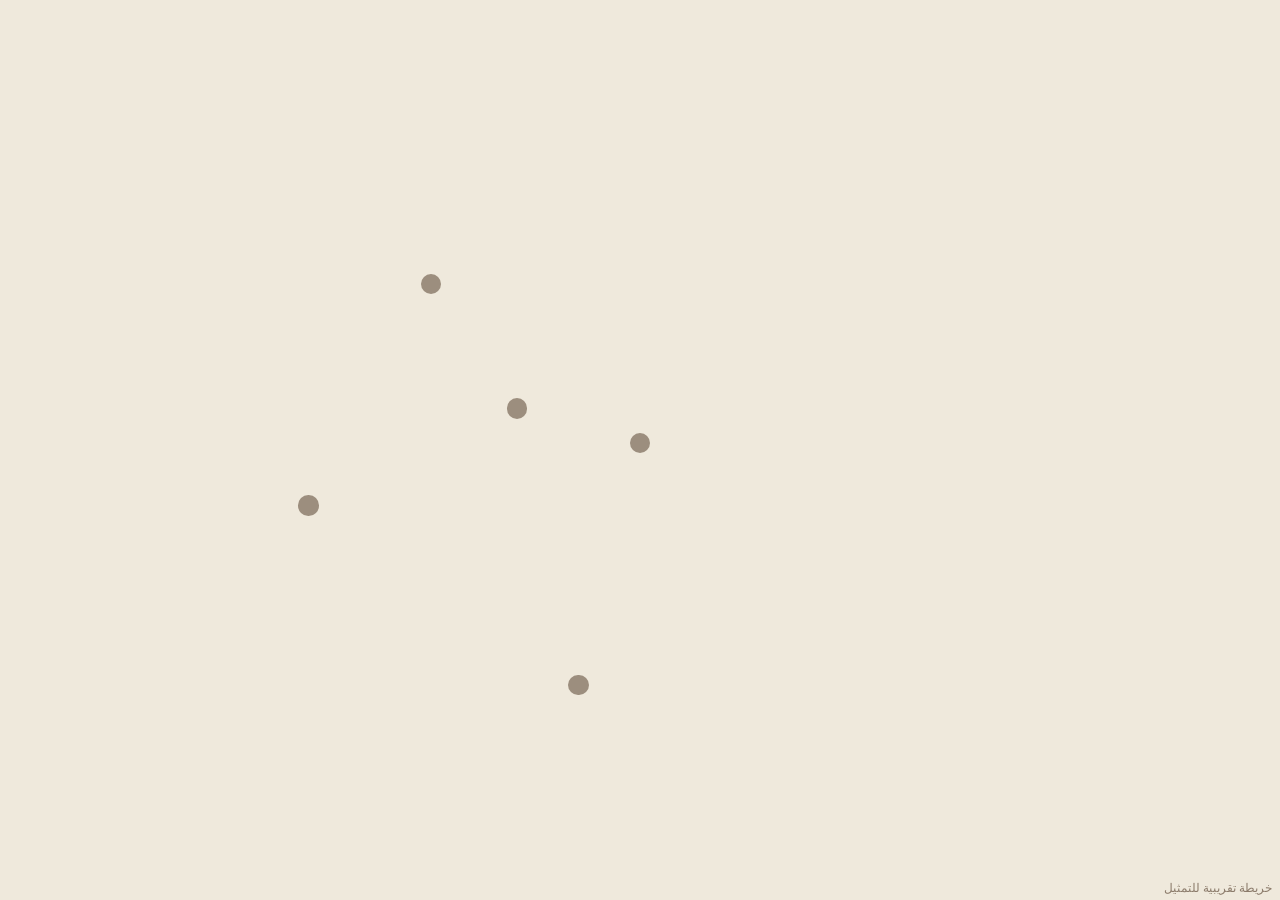
==== index.html @ fb008c51 "بسم الله" ====
<!doctype html>
<html lang="ar" dir="rtl">
<head>
<meta charset="utf-8">
<meta name="viewport" content="width=device-width, initial-scale=1">
<title>خريطة الآثار</title>
<link rel="stylesheet" href="style.css">
</head>
<body>
<div id="map"></div>
<aside id="panel" hidden></aside>
<footer>خريطة تقريبية للتمثيل</footer>
<script src="app.js"></script>
</body>
</html>
---- style.css ----
:root{--ink:#4a3320;--gold:#c9a227}
body{margin:0;min-height:100vh;display:grid;place-items:center;background:#efe9dc;color:var(--ink)}
#map{position:relative;aspect-ratio:16/9;width:min(96vw,calc(96vh*16/9));
     background:url(map.jpg) center/100% 100% no-repeat}
.marker{position:absolute;transform:translate(-50%,-50%);width:7%;aspect-ratio:1;
        border:0;border-radius:50%;background:transparent;cursor:pointer}
.marker::after{content:"";position:absolute;inset:38%;border-radius:50%;background:var(--ink);opacity:.5}
.marker:hover::after,.marker:focus-visible::after{inset:18%;background:var(--gold);opacity:.9}
#panel{position:fixed;top:50%;transform:translateY(-50%);inset-inline-end:3%;
       width:min(360px,85%);max-height:80vh;overflow:auto;padding:1rem;
       background:#f7efdd;border:2px solid var(--ink);border-radius:6px;
       box-shadow:0 8px 24px rgba(0,0,0,.35)}
#panel .ar{font-size:1.3rem;line-height:2}
footer{position:fixed;bottom:4px;inset-inline-start:8px;font-size:.75rem;opacity:.6}
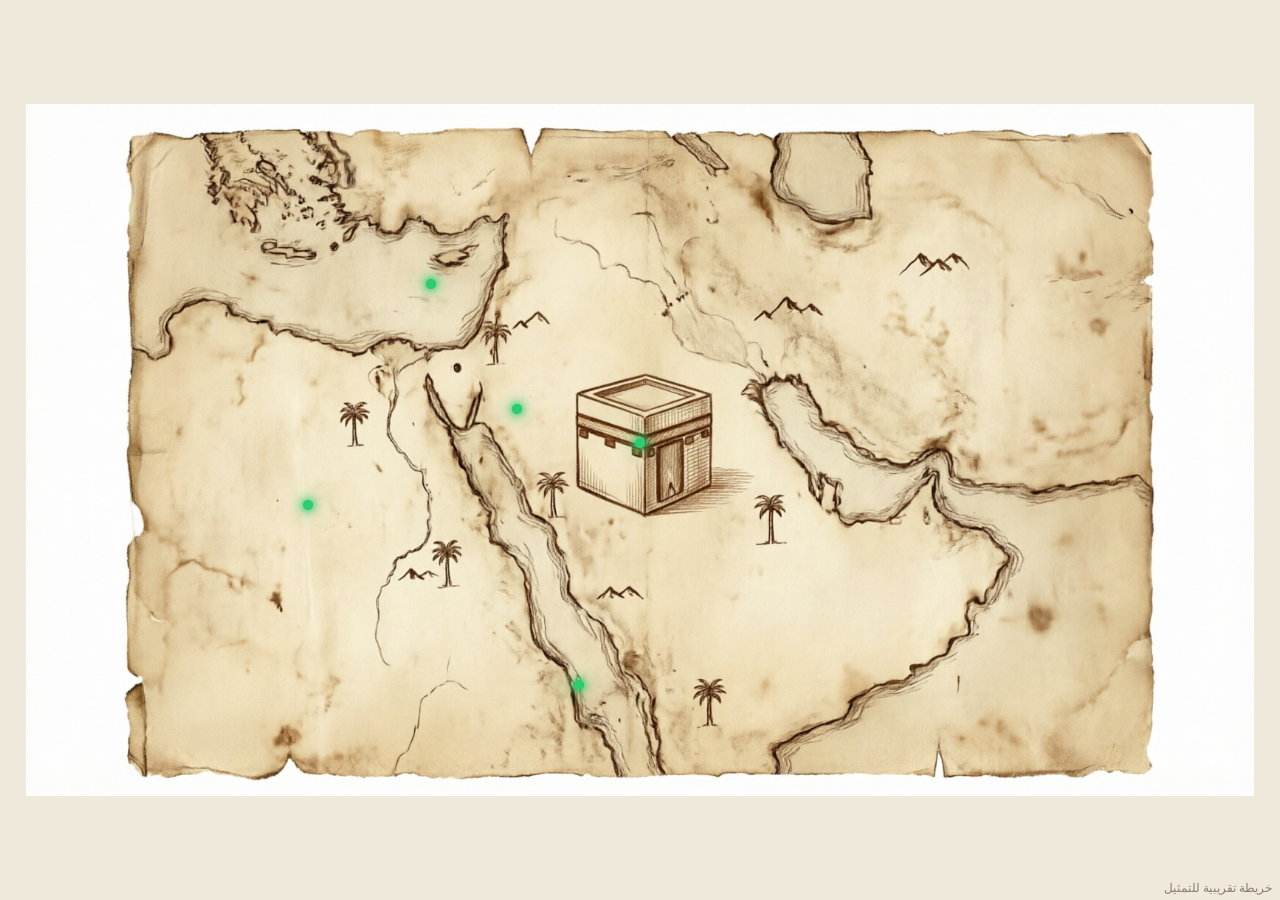
==== commit 7e461c88: "Add Google Fonts preconnect and stylesheet links" ====
--- a/index.html
+++ b/index.html
@@ -4,6 +4,9 @@
 <meta charset="utf-8">
 <meta name="viewport" content="width=device-width, initial-scale=1">
 <title>خريطة الآثار</title>
+  <link rel="preconnect" href="https://fonts.googleapis.com">
+<link rel="preconnect" href="https://fonts.gstatic.com" crossorigin>
+<link href="https://fonts.googleapis.com/css2?family=Amiri:wght@400;700&family=Aref+Ruqaa:wght@400;700&display=swap" rel="stylesheet">
 <link rel="stylesheet" href="style.css">
 </head>
 <body>
@@ -12,4 +15,4 @@
 <footer>خريطة تقريبية للتمثيل</footer>
 <script src="app.js"></script>
 </body>
-</html>+</html>
--- a/style.css
+++ b/style.css
@@ -1,14 +1,33 @@
-:root{--ink:#4a3320;--gold:#c9a227}
+:root{--ink:#4a3320;--green:#2ecc71}
 body{margin:0;min-height:100vh;display:grid;place-items:center;background:#efe9dc;color:var(--ink)}
 #map{position:relative;aspect-ratio:16/9;width:min(96vw,calc(96vh*16/9));
-     background:url(map.jpg) center/100% 100% no-repeat}
-.marker{position:absolute;transform:translate(-50%,-50%);width:7%;aspect-ratio:1;
-        border:0;border-radius:50%;background:transparent;cursor:pointer}
-.marker::after{content:"";position:absolute;inset:38%;border-radius:50%;background:var(--ink);opacity:.5}
-.marker:hover::after,.marker:focus-visible::after{inset:18%;background:var(--gold);opacity:.9}
+     background:url(map.png) center/100% 100% no-repeat}
+.marker{position:absolute;transform:translate(-50%,-50%);
+  width:44px;height:44px;border:0;border-radius:50%;
+  background:transparent;cursor:pointer}
+
+/* core dot */
+.marker::after{content:"";position:absolute;inset:calc(50% - 5px);
+  border-radius:50%;background:var(--green);transition:transform .2s;
+  box-shadow:0 0 6px 2px rgba(46,204,113,.75),0 0 16px 5px rgba(46,204,113,.35);
+  animation:glow 2.2s ease-in-out infinite}
+
+/* expanding ping ring */
+.marker::before{content:"";position:absolute;inset:calc(50% - 5px);
+  border-radius:50%;border:2px solid var(--green);
+  animation:ping 2.2s ease-out infinite}
+
+.marker:hover::after,.marker:focus-visible::after{transform:scale(1.5)}
+
+@keyframes ping{from{transform:scale(1);opacity:.8}to{transform:scale(3.2);opacity:0}}
+@keyframes glow{50%{box-shadow:0 0 10px 3px rgba(46,204,113,.95),0 0 24px 8px rgba(46,204,113,.5)}}
+
+@media (prefers-reduced-motion:reduce){
+  .marker::before{display:none}
+  .marker::after{animation:none}}
 #panel{position:fixed;top:50%;transform:translateY(-50%);inset-inline-end:3%;
        width:min(360px,85%);max-height:80vh;overflow:auto;padding:1rem;
        background:#f7efdd;border:2px solid var(--ink);border-radius:6px;
        box-shadow:0 8px 24px rgba(0,0,0,.35)}
 #panel .ar{font-size:1.3rem;line-height:2}
-footer{position:fixed;bottom:4px;inset-inline-start:8px;font-size:.75rem;opacity:.6}+footer{position:fixed;bottom:4px;inset-inline-start:8px;font-size:.75rem;opacity:.6}
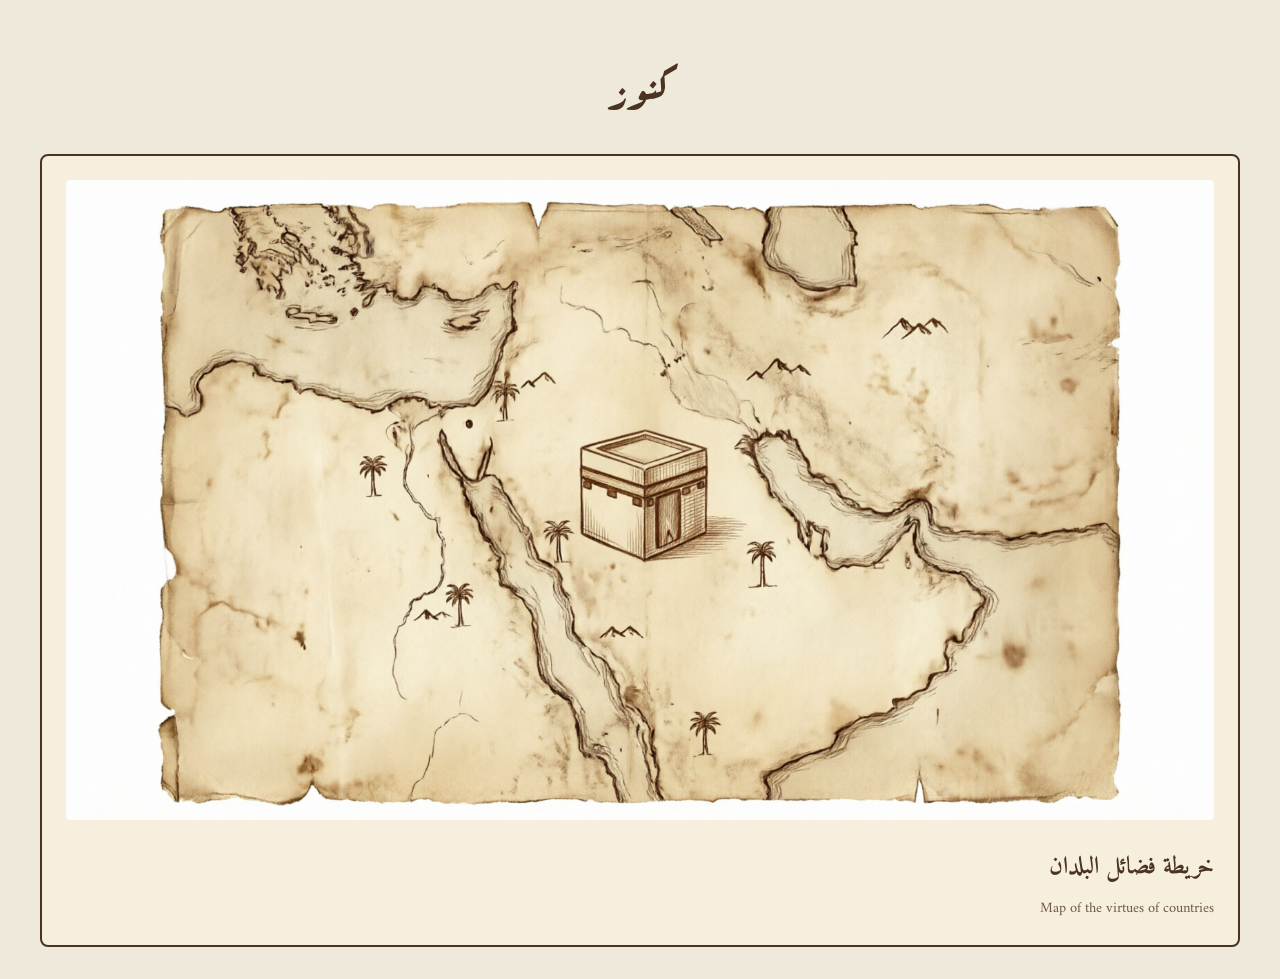
==== commit 7ed9a57f: "Add main hub for kunuz" ====
--- a/index.html
+++ b/index.html
@@ -3,16 +3,42 @@
 <head>
 <meta charset="utf-8">
 <meta name="viewport" content="width=device-width, initial-scale=1">
-<title>خريطة الآثار</title>
-  <link rel="preconnect" href="https://fonts.googleapis.com">
+<title>كنوز</title>
+<link rel="preconnect" href="https://fonts.googleapis.com">
 <link rel="preconnect" href="https://fonts.gstatic.com" crossorigin>
 <link href="https://fonts.googleapis.com/css2?family=Amiri:wght@400;700&family=Aref+Ruqaa:wght@400;700&display=swap" rel="stylesheet">
-<link rel="stylesheet" href="style.css">
+<style>
+  body{margin:0;min-height:100vh;background:#efe9dc;color:#4a3320;font-family:"Amiri",serif}
+  .container{max-width:1200px;margin:0 auto;padding:2rem}
+  h1{text-align:center;font-family:"Aref Ruqaa",serif;font-size:2.5rem;margin-bottom:2rem}
+  .grid{display:grid;grid-template-columns:repeat(auto-fit,minmax(280px,1fr));gap:1.5rem}
+  .room{background:#f7efdd;border:2px solid #4a3320;border-radius:8px;padding:1.5rem;text-decoration:none;color:inherit;transition:transform .2s}
+  .room:hover{transform:translateY(-4px)}
+  .room img{width:100%;border-radius:4px;margin-bottom:1rem}
+  .room h2{margin:0 0 .5rem;font-size:1.5rem}
+  .room p{margin:0;font-size:.9rem;opacity:.8}
+</style>
 </head>
 <body>
-<div id="map"></div>
-<aside id="panel" hidden></aside>
-<footer>خريطة تقريبية للتمثيل</footer>
-<script src="app.js"></script>
+<div class="container">
+  <h1>كنوز</h1>
+  <div class="grid" id="rooms"></div>
+</div>
+<script>
+  fetch('data/rooms.json').then(r=>r.json()).then(rooms=>{
+    const grid=document.getElementById('rooms');
+    rooms.forEach(room=>{
+      const a=document.createElement('a');
+      a.className='room';
+      a.href=`room.html?room=${room.id}`;
+      a.innerHTML=`
+        <img src="${room.image}" alt="${room.title.ar}">
+        <h2>${room.title.ar}</h2>
+        <p>${room.title.en}</p>
+      `;
+      grid.appendChild(a);
+    });
+  });
+</script>
 </body>
 </html>
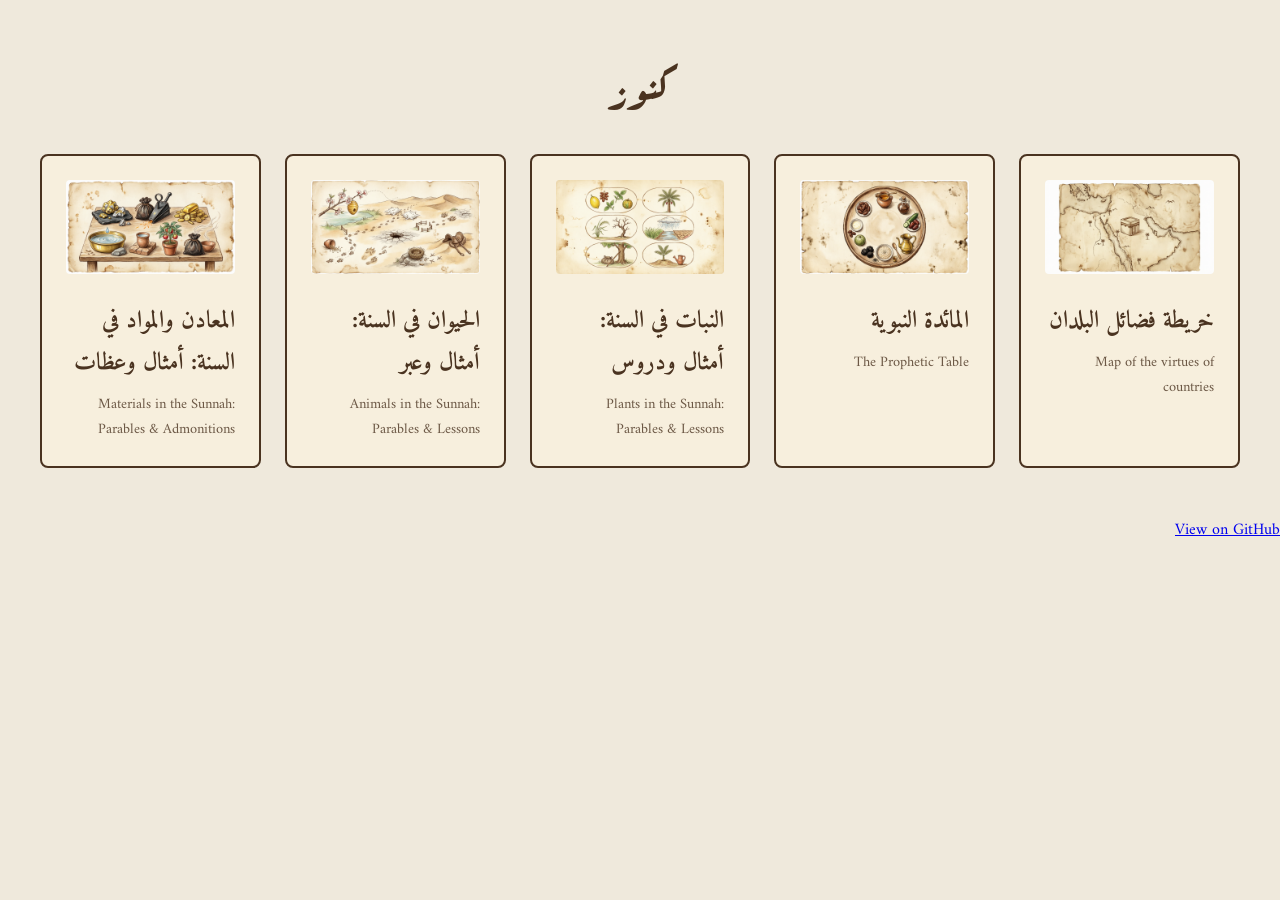
==== commit 2a0a157d: "feat:Add footer with GitHub link to index.html" ====
--- a/index.html
+++ b/index.html
@@ -11,8 +11,7 @@
   body{margin:0;min-height:100vh;background:#efe9dc;color:#4a3320;font-family:"Amiri",serif}
   .container{max-width:1200px;margin:0 auto;padding:2rem}
   h1{text-align:center;font-family:"Aref Ruqaa",serif;font-size:2.5rem;margin-bottom:2rem}
-  .grid{display:grid;grid-template-columns:repeat(auto-fit,minmax(280px,1fr));gap:1.5rem}
-  .room{background:#f7efdd;border:2px solid #4a3320;border-radius:8px;padding:1.5rem;text-decoration:none;color:inherit;transition:transform .2s}
+  .grid{display:grid;grid-template-columns:repeat(auto-fit,minmax(220px,1fr));gap:1.5rem}  .room{background:#f7efdd;border:2px solid #4a3320;border-radius:8px;padding:1.5rem;text-decoration:none;color:inherit;transition:transform .2s}
   .room:hover{transform:translateY(-4px)}
   .room img{width:100%;border-radius:4px;margin-bottom:1rem}
   .room h2{margin:0 0 .5rem;font-size:1.5rem}
@@ -40,5 +39,10 @@
     });
   });
 </script>
+  <footer class="site-footer">
+        <p>
+              <a href="https://github.com/TryingCS/kunuz" target="_blank" rel="noreferrer">View on GitHub</a>
+        </p>
+    </footer>
 </body>
 </html>
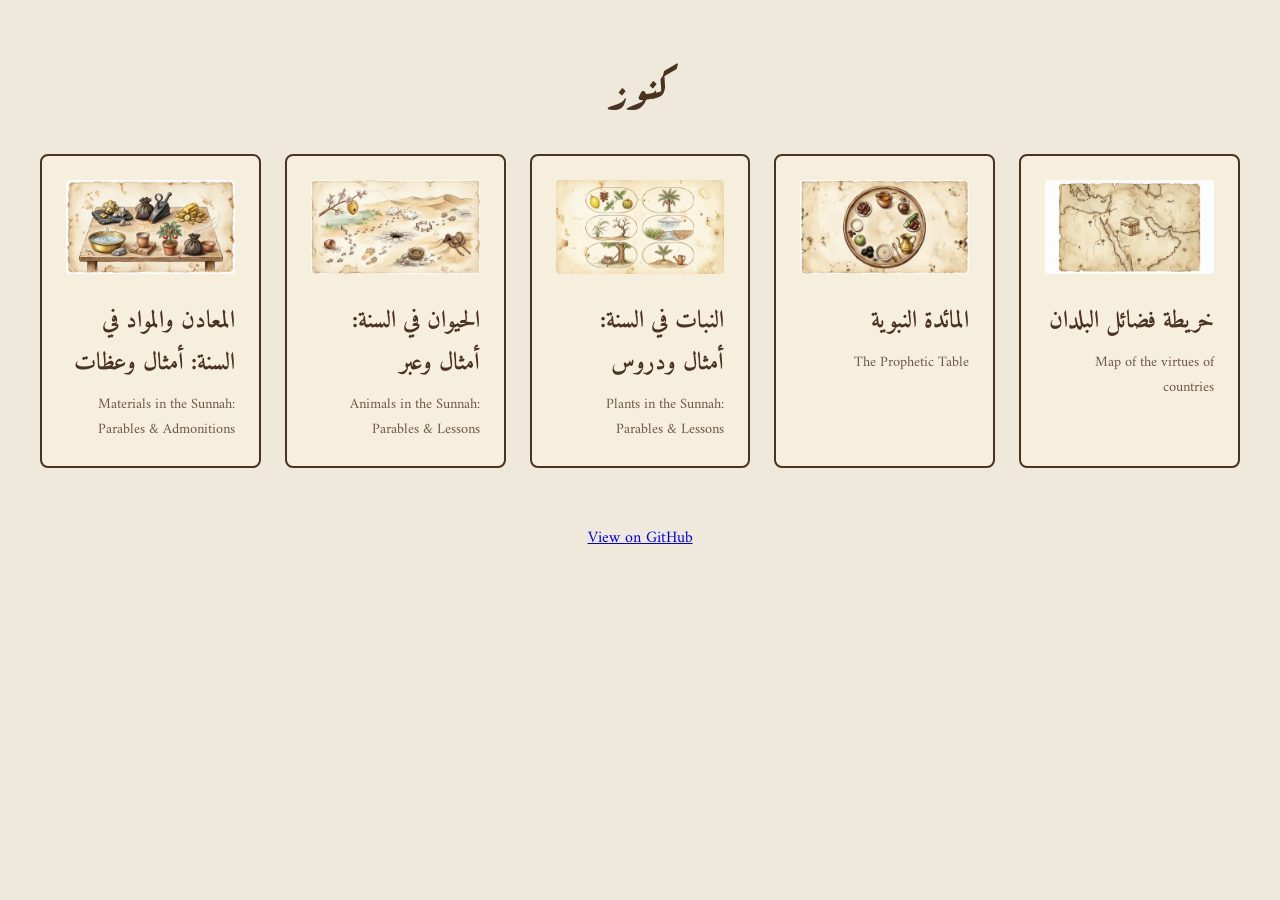
==== commit 0ef25c6c: "Move homepage styles into standalone stylesheet and center footer text." ====
--- a/index.html
+++ b/index.html
@@ -7,16 +7,7 @@
 <link rel="preconnect" href="https://fonts.googleapis.com">
 <link rel="preconnect" href="https://fonts.gstatic.com" crossorigin>
 <link href="https://fonts.googleapis.com/css2?family=Amiri:wght@400;700&family=Aref+Ruqaa:wght@400;700&display=swap" rel="stylesheet">
-<style>
-  body{margin:0;min-height:100vh;background:#efe9dc;color:#4a3320;font-family:"Amiri",serif}
-  .container{max-width:1200px;margin:0 auto;padding:2rem}
-  h1{text-align:center;font-family:"Aref Ruqaa",serif;font-size:2.5rem;margin-bottom:2rem}
-  .grid{display:grid;grid-template-columns:repeat(auto-fit,minmax(220px,1fr));gap:1.5rem}  .room{background:#f7efdd;border:2px solid #4a3320;border-radius:8px;padding:1.5rem;text-decoration:none;color:inherit;transition:transform .2s}
-  .room:hover{transform:translateY(-4px)}
-  .room img{width:100%;border-radius:4px;margin-bottom:1rem}
-  .room h2{margin:0 0 .5rem;font-size:1.5rem}
-  .room p{margin:0;font-size:.9rem;opacity:.8}
-</style>
+<link rel="stylesheet" href="assets/css/index.css">
 </head>
 <body>
 <div class="container">
--- a/assets/css/index.css
+++ b/assets/css/index.css
@@ -0,0 +1,66 @@
+body {
+  margin: 0;
+  min-height: 100vh;
+  background: #efe9dc;
+  color: #4a3320;
+  font-family: "Amiri", serif;
+}
+
+.container {
+  max-width: 1200px;
+  margin: 0 auto;
+  padding: 2rem;
+}
+
+h1 {
+  text-align: center;
+  font-family: "Aref Ruqaa", serif;
+  font-size: 2.5rem;
+  margin-bottom: 2rem;
+}
+
+.grid {
+  display: grid;
+  grid-template-columns: repeat(auto-fit, minmax(220px, 1fr));
+  gap: 1.5rem;
+}
+
+.room {
+  background: #f7efdd;
+  border: 2px solid #4a3320;
+  border-radius: 8px;
+  padding: 1.5rem;
+  text-decoration: none;
+  color: #4a3320;
+  transition: transform 0.2s ease;
+}
+
+.room:hover {
+  transform: translateY(-4px);
+}
+
+.room img {
+  width: 100%;
+  border-radius: 4px;
+  margin-bottom: 1rem;
+}
+
+.room h2 {
+  margin: 0 0 0.5rem;
+  font-size: 1.5rem;
+}
+
+.room p {
+  margin: 0;
+  font-size: 0.9rem;
+  opacity: 0.8;
+}
+
+.site-footer {
+  text-align: center;
+  padding: 1.5rem 0;
+}
+
+.site-footer p {
+  margin: 0;
+}
